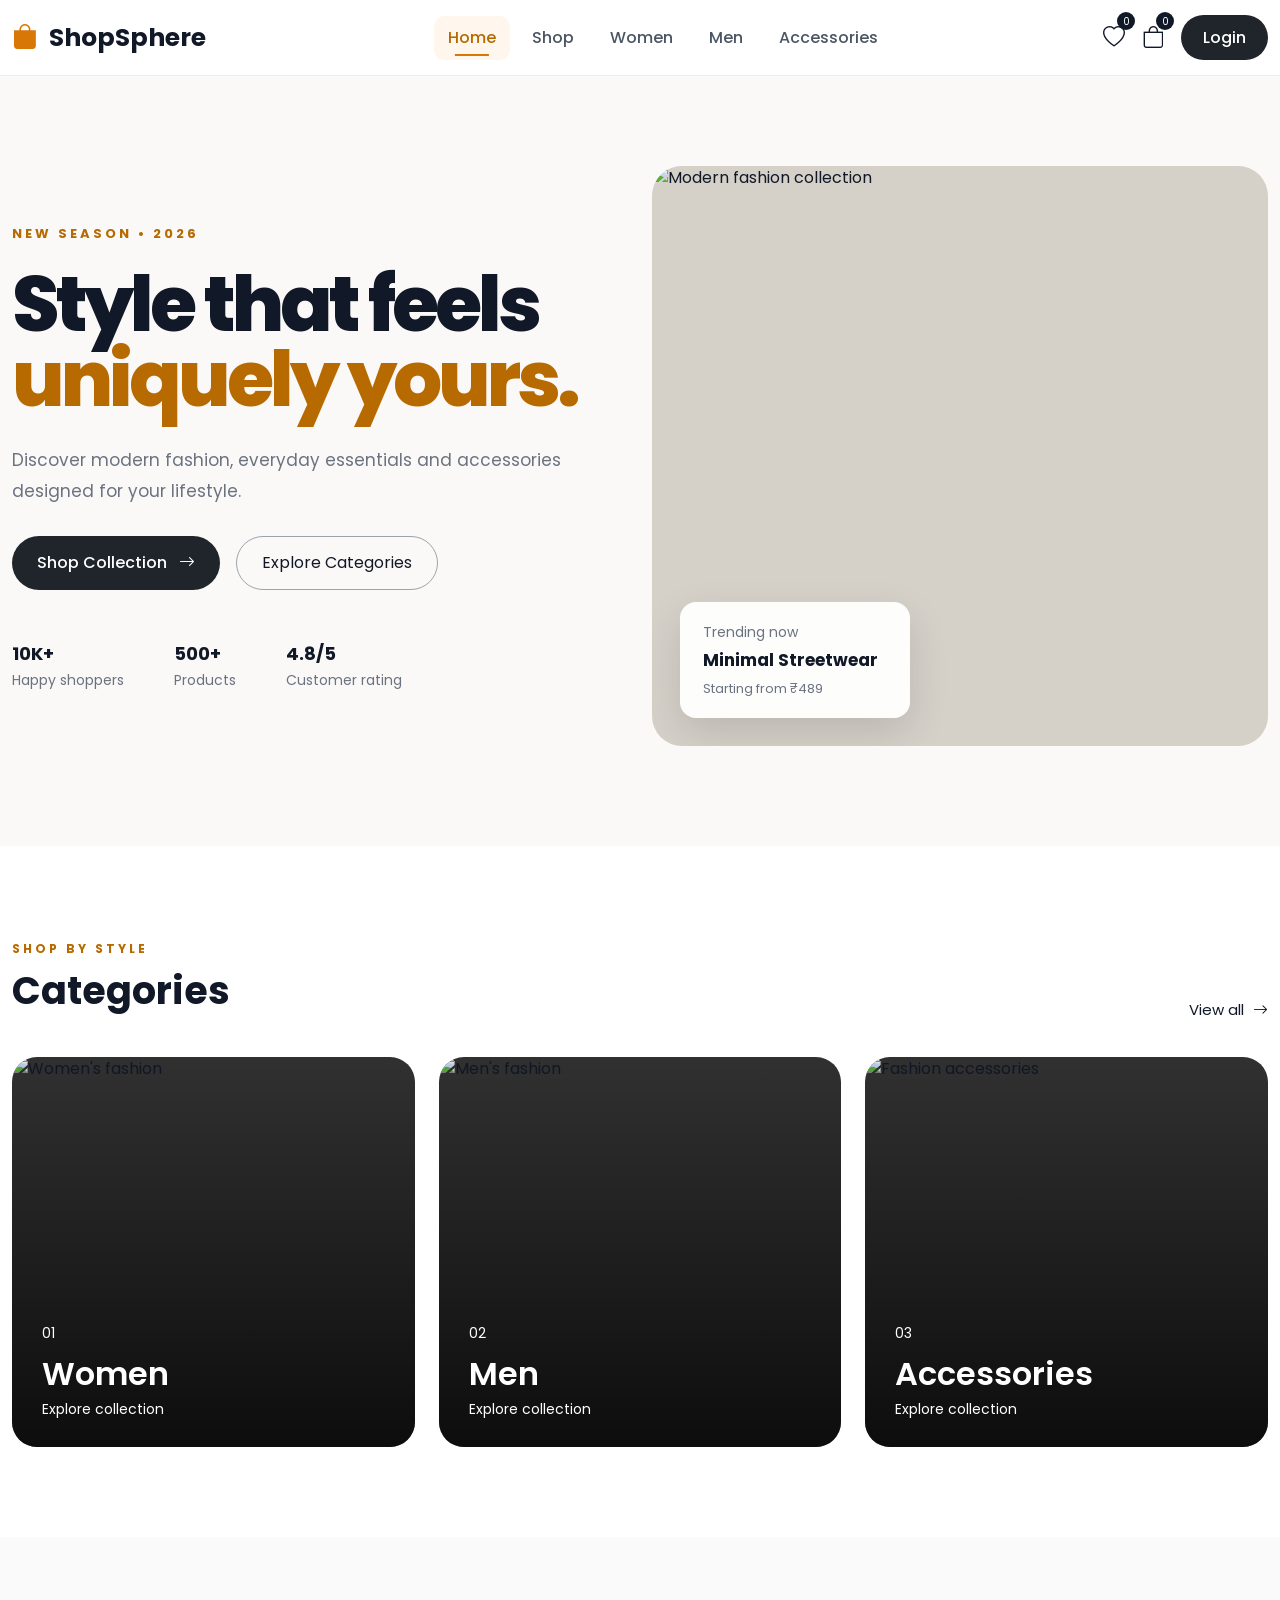
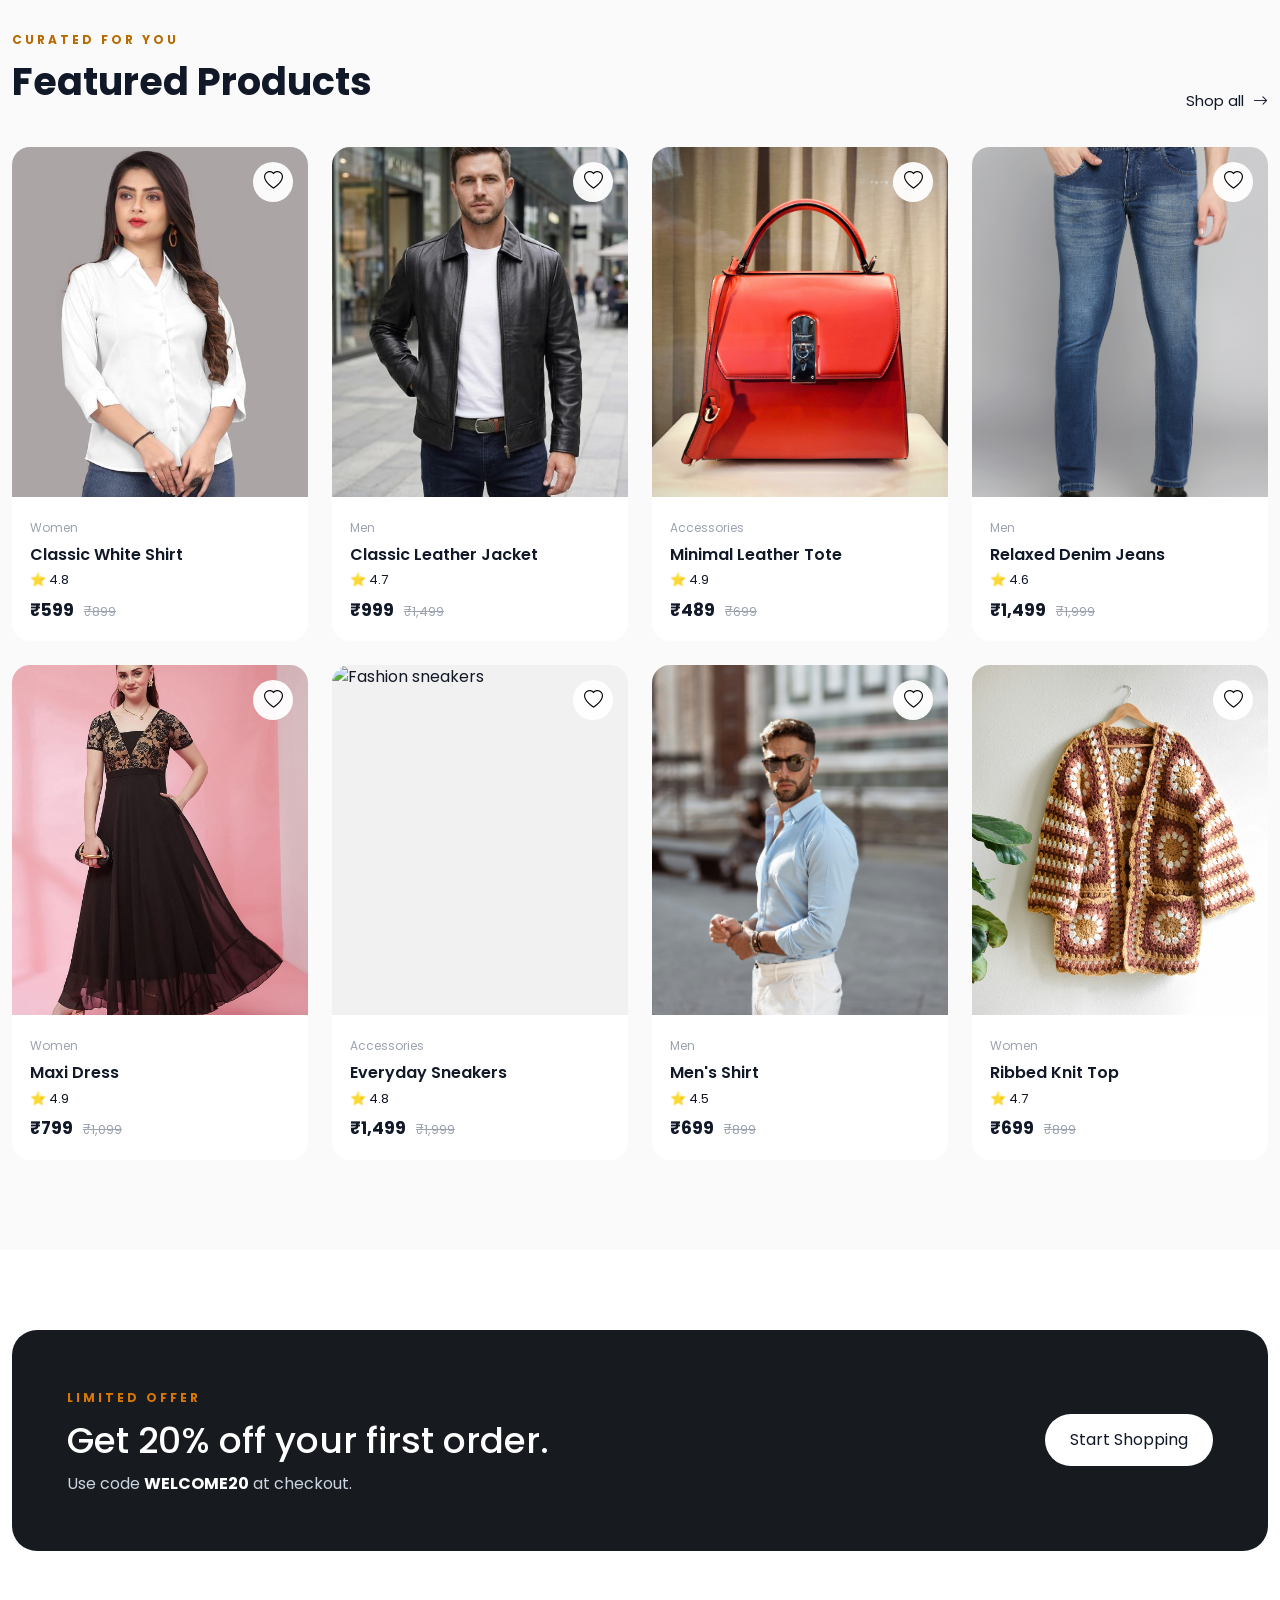
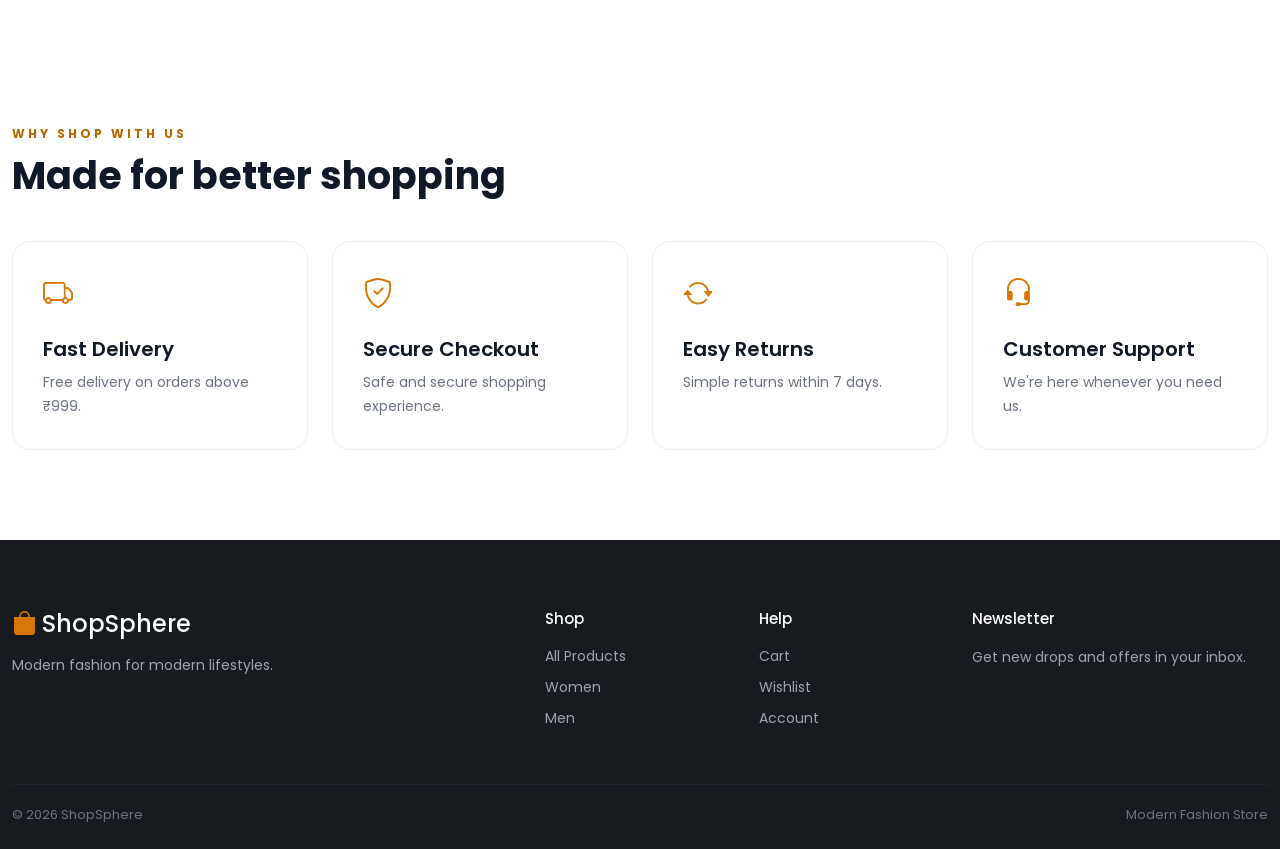
==== index.html @ bb0921b2 "Initial commit" ====
<!DOCTYPE html>
<html lang="en">
<head>
    <meta charset="UTF-8">
    <meta name="viewport" content="width=device-width, initial-scale=1.0">
    <title>ShopSphere | Modern Fashion Store</title>
    <!-- Bootstrap -->
    <link href="https://cdn.jsdelivr.net/npm/bootstrap@5.3.3/dist/css/bootstrap.min.css"rel="stylesheet">
    <!-- Bootstrap Icons -->
    <link href="https://cdn.jsdelivr.net/npm/bootstrap-icons@1.11.3/font/bootstrap-icons.css"rel="stylesheet">
    <!-- Google Font -->
    <link href="https://fonts.googleapis.com/css2?family=Poppins:wght@300;400;500;600;700;800&display=swap"rel="stylesheet">
    <link rel="stylesheet" href="style.css">
</head>
<body>
<!-- =====================================================
                        NAVBAR
===================================================== -->
<nav class="navbar navbar-expand-lg shop-navbar">
    <div class="container">
        <!-- LOGO -->
        <a class="navbar-brand" href="index.html">
            <i class="bi bi-bag-fill"></i>
            ShopSphere
        </a>
        <!-- MOBILE BUTTON -->
        <button class="navbar-toggler" type="button" data-bs-toggle="collapse" data-bs-target="#navbarMenu">
            <i class="bi bi-list"></i>
        </button>
        <div class="collapse navbar-collapse" id="navbarMenu">
            <!-- NAVIGATION -->
            <ul class="navbar-nav mx-auto">
                <li class="nav-item">
                    <a class="nav-link active" href="index.html">
                        Home
                    </a>
                </li>
                <li class="nav-item">
                    <a class="nav-link" href="products.html">
                        Shop
                    </a>
                </li>
                <li class="nav-item">
                    <a class="nav-link" href="products.html">
                        Women
                    </a>
                </li>
                <li class="nav-item">
                    <a class="nav-link" href="products.html">
                        Men
                    </a>
                </li>
                <li class="nav-item">
                    <a class="nav-link" href="products.html">
                        Accessories
                    </a>
                </li>
            </ul>
            <!-- RIGHT SIDE -->
            <div class="navbar-right">
    <!-- WISHLIST -->
                <a href="wishlist.html" class="nav-icon">
                    <i class="bi bi-heart"></i>
                    <span id="wishlistCount">0</span>
                </a>
    <!-- CART -->
                <a href="cart.html" class="nav-icon">
                    <i class="bi bi-bag"></i>
                    <span id="cartCount">0</span>
                </a>
    <!-- LOGIN / USER ACCOUNT -->
                <div class="user-menu-wrapper" id="userMenuWrapper">
        <!-- This will be changed by navbar/profile JS -->
                    <a href="login.html" class="login-btn" id="loginBtn">Login</a>
        <!-- LOGGED-IN USER BUTTON -->
                    <button type="button" class="user-menu-btn d-none" id="userMenuBtn">
                        <i class="bi bi-person-circle"></i>
                        <span id="navbarUserName">Account</span>
                        <i class="bi bi-chevron-down"></i>
                    </button>
        <!-- USER DROPDOWN -->
                    <div class="user-dropdown" id="userDropdown">
                        <div class="user-dropdown-header">
                            <i class="bi bi-person-circle"></i>
                        <div>
                        <strong id="dropdownUserName">Account</strong>
                    </div>
                </div>
                <hr>
                <a href="profile.html">
                    <i class="bi bi-person"></i>
                    My Profile
                </a>
                <a href="orders.html">
                    <i class="bi bi-box-seam"></i>
                    My Orders
                </a>
                <a href="wishlist.html">
                    <i class="bi bi-heart"></i>
                    Wishlist
                </a>
                <hr>
                <button type="button" class="logout-btn" id="navbarLogoutBtn">
                    <i class="bi bi-box-arrow-right"></i>
                    Logout
                </button>
            </div>
        </div>
    </div>
</nav>
<!-- =====================================================
                        HERO
===================================================== -->
<section class="hero">
    <div class="container">
        <div class="row align-items-center">
            <!-- LEFT -->
            <div class="col-lg-6">
                <div class="hero-content">
                    <span class="eyebrow">NEW SEASON • 2026</span>
                    <h1>Style that feels<span>uniquely yours.</span></h1>
                    <p>Discover modern fashion, everyday essentials and accessories designed for your lifestyle.</p>
                    <div class="hero-buttons">
                        <a href="products.html" class="btn-shop">
                            Shop Collection
                            <i class="bi bi-arrow-right"></i>
                        </a>
                        <a href="#categories" class="btn-explore">
                            Explore Categories
                        </a>
                    </div>
                    <div class="stats">
                        <div>
                            <strong>10K+</strong>
                            <small>Happy shoppers</small>
                        </div>
                        <div>
                            <strong>500+</strong>
                            <small>Products</small>
                        </div>
                        <div>
                            <strong>4.8/5</strong>
                            <small>Customer rating</small>
                        </div>
                    </div>
                </div>
            </div>
            <!-- RIGHT IMAGE -->
            <div class="col-lg-6">
                <div class="hero-image">
                    <!-- REAL IMAGE -->
                    <img
                        src="https://images.unsplash.com/photo-1483985988355-763728e1935b?auto=format&fit=crop&w=1000&q=85"
                        alt="Modern fashion collection">
                    <div class="hero-card">
                        <small>Trending now</small>
                        <strong>Minimal Streetwear</strong>
                        <span>Starting from ₹489</span>
                    </div>
                </div>
            </div>
        </div>
    </div>
</section>
<!-- =====================================================
                    CATEGORIES
===================================================== -->
<section class="categories" id="categories">
    <div class="container">
        <div class="section-heading">
            <div>
                <span>SHOP BY STYLE</span>
                <h2>Categories</h2>
            </div>
            <a href="products.html">
                View all
                <i class="bi bi-arrow-right"></i>
            </a>
        </div>
        <div class="row g-4">
            <!-- WOMEN -->
            <div class="col-md-4">
                <a href="products.html" class="category-card">
                    <img
                        src="https://images.unsplash.com/photo-1490481651871-ab68de25d43d?auto=format&fit=crop&w=900&q=85"
                        alt="Women's fashion">
                    <div class="category-overlay">
                        <small>01</small>
                        <h3>Women</h3>
                        <p>Explore collection</p>
                    </div>
                </a>
            </div>
            <!-- MEN -->
            <div class="col-md-4">
                <a href="products.html" class="category-card">
                    <img
                        src="https://images.unsplash.com/photo-1445205170230-053b83016050?auto=format&fit=crop&w=900&q=85"
                        alt="Men's fashion">
                    <div class="category-overlay">
                        <small>02</small>
                        <h3>Men</h3>
                        <p>Explore collection</p>
                    </div>
                </a>
            </div>
            <!-- ACCESSORIES -->
            <div class="col-md-4">
                <a href="products.html" class="category-card">
                    <img
                        src="https://images.unsplash.com/photo-1523170335258-f5ed11844a49?auto=format&fit=crop&w=900&q=85"
                        alt="Fashion accessories">
                    <div class="category-overlay">
                        <small>03</small>
                        <h3>Accessories</h3>
                        <p>Explore collection</p>
                    </div>
                </a>
            </div>
        </div>
    </div>
</section>
<!-- =====================================================
                FEATURED PRODUCTS
===================================================== -->
<section class="featured">
    <div class="container">
        <div class="section-heading">
            <div>
                <span>CURATED FOR YOU</span>
                <h2>Featured Products</h2>
            </div>
            <a href="products.html">
                Shop all
                <i class="bi bi-arrow-right"></i>
            </a>
        </div>
        <div class="row g-4">
            <!-- PRODUCT 1 -->
            <div class="col-sm-6 col-lg-3">
                <div class="product-card">
                    <div class="product-image">
                        <img
                            src="shirt.jpg"
                            alt="Classic white shirt">
                        <button class="wishlist">
                            <i class="bi bi-heart"></i>
                        </button>
                    </div>
                    <div class="product-info">
                        <small>Women</small>
                        <h5>Classic White Shirt</h5>
                        <div class="rating">
                            ⭐ 4.8
                        </div>
                        <strong>
                            ₹599
                            <del>
                                ₹899
                            </del>
                        </strong>
                    </div>
                </div>
            </div>
            <!-- PRODUCT 2 -->
            <div class="col-sm-6 col-lg-3">
                <div class="product-card">
                    <div class="product-image">
                        <img
                            src="jacket.jpg"
                            alt="Leather jacket">
                        <button class="wishlist">
                            <i class="bi bi-heart"></i>
                        </button>
                    </div>
                    <div class="product-info">
                        <small>
                            Men
                        </small>
                        <h5>
                            Classic Leather Jacket
                        </h5>
                        <div class="rating">
                            ⭐ 4.7
                        </div>
                        <strong>
                            ₹999
                            <del>
                                ₹1,499
                            </del>
                        </strong>
                    </div>
                </div>
            </div>
            <!-- PRODUCT 3 -->
            <div class="col-sm-6 col-lg-3">
                <div class="product-card">
                    <div class="product-image">
                        <img
                            src="Tote Bag.jpg"
                            alt="Women's handbag">
                        <button class="wishlist">
                            <i class="bi bi-heart"></i>
                        </button>
                    </div>
                    <div class="product-info">
                        <small>
                            Accessories
                        </small>
                        <h5>
                            Minimal Leather Tote
                        </h5>
                        <div class="rating">
                            ⭐ 4.9
                        </div>
                        <strong>
                            ₹489
                            <del>
                                ₹699
                            </del>
                        </strong>
                    </div>
                </div>
            </div>
            <!-- PRODUCT 4 -->
            <div class="col-sm-6 col-lg-3">
                <div class="product-card">
                    <div class="product-image">
                        <img
                            src="jeans.jpg"
                            alt="Denim jeans">
                        <button class="wishlist">
                            <i class="bi bi-heart"></i>
                        </button>
                    </div>
                    <div class="product-info">
                        <small>
                            Men
                        </small>
                        <h5>
                            Relaxed Denim Jeans
                        </h5>
                        <div class="rating">
                            ⭐ 4.6
                        </div>
                        <strong>
                            ₹1,499
                            <del>
                                ₹1,999
                            </del>
                        </strong>
                    </div>
                </div>
            </div>
            <!-- PRODUCT 5 -->
            <div class="col-sm-6 col-lg-3">
                <div class="product-card">
                    <div class="product-image">
                        <img
                            src="maxi.jpg"
                            alt="Fashion dress">
                        <button class="wishlist">
                            <i class="bi bi-heart"></i>
                        </button>
                    </div>
                    <div class="product-info">
                        <small>
                            Women
                        </small>
                        <h5>
                            Maxi Dress
                        </h5>
                        <div class="rating">
                            ⭐ 4.9
                        </div>
                        <strong>
                            ₹799
                            <del>
                                ₹1,099
                            </del>
                        </strong>
                    </div>
                </div>
            </div>
            <!-- PRODUCT 6 -->
            <div class="col-sm-6 col-lg-3">
                <div class="product-card">
                    <div class="product-image">
                        <img
                            src="sneakers.jpg"
                            alt="Fashion sneakers">
                        <button class="wishlist">
                            <i class="bi bi-heart"></i>
                        </button>
                    </div>
                    <div class="product-info">
                        <small>
                            Accessories
                        </small>
                        <h5>
                            Everyday Sneakers
                        </h5>
                        <div class="rating">
                            ⭐ 4.8
                        </div>
                        <strong>
                            ₹1,499
                            <del>
                                ₹1,999
                            </del>
                        </strong>
                    </div>
                </div>
            </div>
            <!-- PRODUCT 7 -->
            <div class="col-sm-6 col-lg-3">
                <div class="product-card">
                    <div class="product-image">
                        <img
                            src="men shirt.jpg"
                            alt="Fashion shirt">
                        <button class="wishlist">
                            <i class="bi bi-heart"></i>
                        </button>
                    </div>
                    <div class="product-info">
                        <small>
                            Men
                        </small>
                        <h5>
                            Men's Shirt
                        </h5>
                        <div class="rating">
                            ⭐ 4.5
                        </div>
                        <strong>
                            ₹699
                            <del>
                                ₹899
                            </del>
                        </strong>
                    </div>
                </div>
            </div>
            <!-- PRODUCT 8 -->
            <div class="col-sm-6 col-lg-3">
                <div class="product-card">
                    <div class="product-image">
                        <img
                            src="knit.jpg"
                            alt="Fashion knitwear">
                        <button class="wishlist">
                            <i class="bi bi-heart"></i>
                        </button>
                    </div>
                    <div class="product-info">
                        <small>
                            Women
                        </small>
                        <h5>
                            Ribbed Knit Top
                        </h5>
                        <div class="rating">
                            ⭐ 4.7
                        </div>
                        <strong>
                            ₹699
                            <del>
                                ₹899
                            </del>
                        </strong>
                    </div>
                </div>
            </div>
        </div>
    </div>
</section>
<!-- =====================================================
                        OFFER
===================================================== -->
<section class="offer">
    <div class="container">
        <div class="offer-box">
            <div>
                <span>
                    LIMITED OFFER
                </span>
                <h2>
                    Get 20% off your first order.
                </h2>
                <p>
                    Use code
                    <b>WELCOME20</b>
                    at checkout.
                </p>
            </div>
            <a
                href="products.html"
                class="offer-button">
                Start Shopping

            </a>

        </div>

    </div>

</section>



<!-- =====================================================
                    SERVICES
===================================================== -->

<section class="services">

    <div class="container">


        <div class="section-heading">

            <div>

                <span>
                    WHY SHOP WITH US
                </span>

                <h2>
                    Made for better shopping
                </h2>

            </div>

        </div>



        <div class="row g-4">


            <!-- FAST DELIVERY -->

            <div class="col-md-6 col-lg-3">

                <div class="service-card">

                    <i class="bi bi-truck"></i>

                    <h5>
                        Fast Delivery
                    </h5>

                    <p>
                        Free delivery on orders
                        above ₹999.
                    </p>

                </div>

            </div>



            <!-- SECURE CHECKOUT -->

            <div class="col-md-6 col-lg-3">

                <div class="service-card">

                    <i class="bi bi-shield-check"></i>

                    <h5>
                        Secure Checkout
                    </h5>

                    <p>
                        Safe and secure shopping
                        experience.
                    </p>

                </div>

            </div>



            <!-- EASY RETURNS -->

            <div class="col-md-6 col-lg-3">

                <div class="service-card">

                    <i class="bi bi-arrow-repeat"></i>

                    <h5>
                        Easy Returns
                    </h5>

                    <p>
                        Simple returns within
                        7 days.
                    </p>

                </div>

            </div>



            <!-- CUSTOMER SUPPORT -->

            <div class="col-md-6 col-lg-3">

                <div class="service-card">

                    <i class="bi bi-headset"></i>

                    <h5>
                        Customer Support
                    </h5>

                    <p>
                        We're here whenever
                        you need us.
                    </p>

                </div>

            </div>

        </div>

    </div>

</section>



<!-- =====================================================
                        FOOTER
===================================================== -->

<footer>

    <div class="container">

        <div class="row g-4">

            <div class="col-lg-5">

                <h4>
                    <i class="bi bi-bag-fill"></i>
                    ShopSphere
                </h4>

                <p>
                    Modern fashion for modern lifestyles.
                </p>

            </div>


            <div class="col-6 col-lg-2">

                <h6>
                    Shop
                </h6>

                <a href="products.html">
                    All Products
                </a>

                <a href="products.html">
                    Women
                </a>

                <a href="products.html">
                    Men
                </a>

            </div>


            <div class="col-6 col-lg-2">

                <h6>
                    Help
                </h6>

                <a href="cart.html">
                    Cart
                </a>

                <a href="wishlist.html">
                    Wishlist
                </a>

                <a href="login.html">
                    Account
                </a>

            </div>


            <div class="col-lg-3">

                <h6>
                    Newsletter
                </h6>

                <p>
                    Get new drops and offers
                    in your inbox.
                </p>

            </div>

        </div>


        <hr>


        <div class="footer-bottom">

            <span>
                © 2026 ShopSphere
            </span>

            <span>
                Modern Fashion Store
            </span>

        </div>

    </div>

</footer>



<script
    src="https://cdn.jsdelivr.net/npm/bootstrap@5.3.3/dist/js/bootstrap.bundle.min.js">
</script>
<script src="auth.js"></script>
</body>

</html>
---- style.css ----
/* =====================================================
                    SHOPSPHERE
                    GLOBAL
===================================================== */

* {
    margin: 0;
    padding: 0;
    box-sizing: border-box;
}

html {
    scroll-behavior: smooth;
}

body {
    font-family: "Poppins", sans-serif;
    background: #ffffff;
    color: #111827;
}

a {
    text-decoration: none;
    color: inherit;
}

img {
    width: 100%;
    display: block;
}

button {
    font-family: inherit;
}

.container {
    max-width: 1320px;
}


/* =====================================================
                    NAVBAR
===================================================== */

.shop-navbar {
    height: 76px;
    background: rgba(255, 255, 255, 0.96);
    border-bottom: 1px solid #eeeeee;

    position: sticky;
    top: 0;
    z-index: 1000;

    backdrop-filter: blur(12px);
}


/* =====================================================
                    LOGO
===================================================== */

.navbar-brand {
    font-size: 25px;
    font-weight: 700;
    color: #111827;

    transition: 0.3s ease;
}

.navbar-brand i {
    color: #d97706;
    margin-right: 7px;
}

.navbar-brand:hover {
    transform: translateY(-2px);
}


/* =====================================================
                    NAV LINKS
===================================================== */

.navbar-nav {
    gap: 8px;
}

.nav-link {
    color: #4b5563 !important;

    font-size: 16px;
    font-weight: 500;

    padding: 10px 14px !important;

    border-radius: 10px;

    position: relative;

    transition:
        color 0.3s ease,
        background 0.3s ease,
        transform 0.3s ease;
}


/* HOVER */

.nav-link:hover {
    color: #b66a00 !important;
    background: #fff7ed;

    transform: translateY(-3px);
}


/* ACTIVE */

.nav-link.active {
    color: #b66a00 !important;
    background: #fff7ed;
}


/* UNDERLINE */

.nav-link::after {
    content: "";

    position: absolute;

    left: 50%;
    bottom: 4px;

    width: 0;
    height: 2px;

    background: #d97706;

    transform: translateX(-50%);

    transition: width 0.3s ease;
}

.nav-link:hover::after,
.nav-link.active::after {
    width: 45%;
}


/* =====================================================
                    NAVBAR RIGHT
===================================================== */

.navbar-right {
    display: flex;

    align-items: center;

    gap: 17px;
}


/* =====================================================
                    NAV ICONS
===================================================== */

.nav-icon {
    position: relative;

    color: #111827;

    font-size: 22px;

    transition: 0.3s ease;
}

.nav-icon:hover {
    color: #d97706;

    transform: translateY(-3px);
}

.nav-icon span {
    position: absolute;

    top: -9px;
    right: -10px;

    width: 18px;
    height: 18px;

    border-radius: 50%;

    background: #111827;
    color: white;

    font-size: 10px;

    display: flex;

    align-items: center;
    justify-content: center;
}


/* =====================================================
                    LOGIN BUTTON
===================================================== */

.login-btn {
    background: #20252b;

    color: white;

    padding: 11px 22px;

    border-radius: 30px;

    font-weight: 500;

    transition: 0.3s ease;
}

.login-btn:hover {
    background: #d97706;

    color: white;

    transform: translateY(-3px);
}


/* =====================================================
                    MOBILE NAVBAR
===================================================== */

.navbar-toggler {
    border: none;

    font-size: 26px;
}

.navbar-toggler:focus {
    box-shadow: none;
}


/* =====================================================
                    HERO
===================================================== */

.hero {
    padding: 90px 0 100px;

    background: #faf9f7;
}

.hero-content {
    padding-right: 40px;
}

.eyebrow {
    color: #b66a00;

    font-size: 13px;

    font-weight: 700;

    letter-spacing: 3px;
}

.hero h1 {
    margin-top: 22px;

    font-size: clamp(48px, 6vw, 78px);

    line-height: 0.98;

    font-weight: 800;

    letter-spacing: -4px;

    color: #111827;
}

.hero h1 span {
    display: block;

    color: #b66a00;
}

.hero p {
    margin-top: 28px;

    max-width: 650px;

    font-size: 17px;

    line-height: 1.8;

    color: #6b7280;
}


/* =====================================================
                    HERO BUTTONS
===================================================== */

.hero-buttons {
    display: flex;

    gap: 16px;

    margin-top: 30px;

    flex-wrap: wrap;
}

.btn-shop {
    display: inline-flex;

    align-items: center;

    gap: 12px;

    padding: 15px 25px;

    background: #20252b;

    color: white;

    border-radius: 30px;

    font-size: 16px;

    font-weight: 500;

    transition: 0.3s ease;
}

.btn-shop:hover {
    background: #d97706;

    color: white;

    transform: translateY(-5px);
}

.btn-shop i {
    transition: 0.3s ease;
}

.btn-shop:hover i {
    transform: translateX(5px);
}


.btn-explore {
    display: inline-flex;

    align-items: center;

    padding: 14px 25px;

    border: 1px solid #9ca3af;

    border-radius: 30px;

    transition: 0.3s ease;
}

.btn-explore:hover {
    background: #111827;

    color: white;

    border-color: #111827;

    transform: translateY(-5px);
}


/* =====================================================
                    HERO STATS
===================================================== */

.stats {
    display: flex;

    gap: 50px;

    margin-top: 50px;
}

.stats div {
    display: flex;

    flex-direction: column;
}

.stats strong {
    font-size: 18px;

    color: #111827;
}

.stats small {
    color: #6b7280;

    margin-top: 3px;
}


/* =====================================================
                    HERO IMAGE
===================================================== */

.hero-image {
    height: 580px;

    border-radius: 30px;

    overflow: hidden;

    position: relative;

    background: #d5d0c8;
}

.hero-image > img {
    height: 100%;

    object-fit: cover;

    transition: transform 0.7s ease;
}

.hero-image:hover > img {
    transform: scale(1.04);
}


/* =====================================================
                    HERO FLOATING CARD
===================================================== */

.hero-card {
    position: absolute;

    left: 28px;
    bottom: 28px;

    background: rgba(255, 255, 255, 0.95);

    padding: 20px 23px;

    border-radius: 16px;

    min-width: 230px;

    box-shadow:
        0 15px 40px rgba(0, 0, 0, 0.12);
}

.hero-card small {
    display: block;

    color: #6b7280;

    margin-bottom: 5px;
}

.hero-card strong {
    display: block;

    font-size: 17px;
}

.hero-card span {
    display: block;

    margin-top: 5px;

    color: #6b7280;

    font-size: 13px;
}


/* =====================================================
                    COMMON SECTIONS
===================================================== */

.categories,
.featured,
.services {
    padding: 90px 0;
}

.section-heading {
    display: flex;

    justify-content: space-between;

    align-items: end;

    margin-bottom: 35px;
}

.section-heading span {
    color: #b66a00;

    font-size: 12px;

    font-weight: 700;

    letter-spacing: 3px;
}

.section-heading h2 {
    margin-top: 8px;

    font-size: 38px;

    font-weight: 700;

    color: #111827;
}

.section-heading > a {
    font-size: 15px;

    transition: 0.3s ease;
}

.section-heading > a:hover {
    color: #b66a00;

    transform: translateX(5px);
}

.section-heading > a i {
    margin-left: 5px;
}


/* =====================================================
                    CATEGORY CARDS
===================================================== */

.category-card {
    height: 390px;

    position: relative;

    display: block;

    overflow: hidden;

    border-radius: 25px;

    background: #333;
}

.category-card img {
    height: 100%;

    object-fit: cover;

    transition:
        transform 0.6s ease,
        filter 0.6s ease;
}

.category-card::after {
    content: "";

    position: absolute;

    inset: 0;

    background:
        linear-gradient(
            to top,
            rgba(0, 0, 0, 0.75),
            rgba(0, 0, 0, 0.05)
        );
}

.category-card:hover img {
    transform: scale(1.08);

    filter: brightness(0.85);
}

.category-overlay {
    position: absolute;

    left: 30px;
    bottom: 27px;

    z-index: 2;

    color: white;
}

.category-overlay small {
    font-size: 14px;
}

.category-overlay h3 {
    font-size: 32px;

    margin: 10px 0 5px;

    font-weight: 600;
}

.category-overlay p {
    margin: 0;

    font-size: 14px;
}


/* =====================================================
                    FEATURED PRODUCTS
===================================================== */

.featured {
    background: #fafafa;
}

.product-card {
    background: white;

    border-radius: 18px;

    overflow: hidden;

    cursor: pointer;

    transition:
        transform 0.35s ease,
        box-shadow 0.35s ease;
}

.product-card:hover {
    transform: translateY(-8px);

    box-shadow:
        0 18px 45px rgba(0, 0, 0, 0.10);
}


/* PRODUCT IMAGE */

.product-image {
    height: 350px;

    position: relative;

    overflow: hidden;

    background: #f1f1f1;
}

.product-image img {
    height: 100%;

    object-fit: cover;

    transition: transform 0.5s ease;
}

.product-card:hover .product-image img {
    transform: scale(1.06);
}


/* =====================================================
                    WISHLIST
===================================================== */

.wishlist {
    position: absolute;

    right: 15px;
    top: 15px;

    width: 40px;
    height: 40px;

    border: none;

    border-radius: 50%;

    background: rgba(255, 255, 255, 0.95);

    display: flex;

    align-items: center;
    justify-content: center;

    font-size: 19px;

    transition: 0.3s ease;
}

.wishlist:hover {
    background: #d97706;

    color: white;

    transform: scale(1.1);
}


/* =====================================================
                    PRODUCT INFO
===================================================== */

.product-info {
    padding: 18px;
}

.product-info small {
    color: #9ca3af;

    font-size: 12px;
}

.product-info h5 {
    margin: 6px 0;

    font-size: 16px;

    font-weight: 600;

    color: #111827;
}

.rating {
    font-size: 13px;

    margin-bottom: 8px;
}

.product-info strong {
    font-size: 17px;
}

.product-info del {
    color: #9ca3af;

    font-size: 13px;

    margin-left: 6px;

    font-weight: 400;
}


/* =====================================================
                    OFFER
===================================================== */

.offer {
    padding: 80px 0;
}

.offer-box {
    background: #171b20;

    border-radius: 25px;

    padding: 55px;

    color: white;

    display: flex;

    align-items: center;

    justify-content: space-between;

    gap: 30px;
}

.offer-box span {
    color: #d97706;

    font-size: 12px;

    font-weight: 700;

    letter-spacing: 3px;
}

.offer-box h2 {
    font-size: 36px;

    margin: 10px 0;
}

.offer-box p {
    margin: 0;

    color: #cbd5e1;
}

.offer-box b {
    color: white;
}

.offer-button {
    background: white;

    color: #111827;

    padding: 14px 25px;

    border-radius: 30px;

    white-space: nowrap;

    transition: 0.3s ease;
}

.offer-button:hover {
    background: #d97706;

    color: white;

    transform: translateY(-5px);
}


/* =====================================================
                    SERVICES
===================================================== */

.service-card {
    height: 100%;

    padding: 30px;

    background: white;

    border: 1px solid #eeeeee;

    border-radius: 18px;

    transition:
        transform 0.35s ease,
        box-shadow 0.35s ease,
        border-color 0.35s ease;
}

.service-card:hover {
    transform: translateY(-10px);

    box-shadow:
        0 18px 40px rgba(0, 0, 0, 0.10);

    border-color: #e5c18c;
}

.service-card i {
    font-size: 30px;

    color: #d97706;

    display: inline-block;

    margin-bottom: 20px;

    transition: transform 0.35s ease;
}

.service-card:hover i {
    transform: translateY(-4px);
}

.service-card h5 {
    font-weight: 600;

    margin-bottom: 10px;
}

.service-card p {
    color: #6b7280;

    font-size: 14px;

    line-height: 1.7;

    margin: 0;
}


/* =====================================================
                    FOOTER
===================================================== */

footer {
    background: #171b20;

    color: white;

    padding: 70px 0 25px;
}

footer h4 {
    font-size: 24px;

    margin-bottom: 15px;
}

footer h4 i {
    color: #d97706;
}

footer p {
    color: #9ca3af;

    font-size: 14px;

    line-height: 1.7;
}

footer h6 {
    margin-bottom: 18px;

    font-size: 15px;
}

footer a {
    display: block;

    color: #9ca3af;

    font-size: 14px;

    margin-bottom: 10px;

    transition: 0.3s ease;
}

footer a:hover {
    color: #d97706;

    transform: translateX(4px);
}

footer hr {
    margin: 45px 0 20px;

    border-color: #374151;
}

.footer-bottom {
    display: flex;

    justify-content: space-between;

    color: #6b7280;

    font-size: 13px;
}


/* =====================================================
                LOGGED-IN USER NAVBAR
===================================================== */

.user-menu-wrapper {
    position: relative;
}


.user-dropdown {
    position: absolute;

    top: calc(100% + 12px);
    right: 0;

    width: 280px;

    background: #ffffff;

    border: 1px solid #e5e7eb;

    border-radius: 14px;

    padding: 16px;

    box-shadow:
        0 15px 40px rgba(0, 0, 0, 0.12);

    z-index: 9999;

    /* IMPORTANT:
       Hidden by default
    */

    display: none;
}


/* SHOW ONLY WHEN CLICKED */

.user-dropdown.show {
    display: block;
}


/* USER HEADER */

.user-dropdown-header {
    display: flex;

    align-items: center;

    gap: 12px;

    padding: 4px 2px 12px;
}


.user-dropdown-header > i {
    font-size: 38px;

    color: #c77700;
}


.user-dropdown-header strong {
    display: block;

    font-size: 15px;

    color: #111827;
}


/* HORIZONTAL LINE */

.user-dropdown hr {
    margin: 10px 0;

    border: 0;

    border-top: 1px solid #e5e7eb;

    opacity: 1;
}


/* DROPDOWN LINKS */

.user-dropdown a {
    display: flex;

    align-items: center;

    gap: 12px;

    width: 100%;

    padding: 10px 8px;

    border-radius: 8px;

    text-decoration: none;

    color: #374151;

    font-size: 14px;

    transition: 0.2s ease;
}


.user-dropdown a:hover {
    background: #f8f3eb;

    color: #c77700;
}


.user-dropdown a i {
    font-size: 17px;
}


/* LOGOUT */

.user-dropdown .logout-btn {
    display: flex;

    align-items: center;

    gap: 12px;

    width: 100%;

    padding: 10px 8px;

    border: none;

    background: transparent;

    border-radius: 8px;

    color: #dc2626;

    font-family: inherit;

    font-size: 14px;

    cursor: pointer;

    text-align: left;

    transition: 0.2s ease;
}


.user-dropdown .logout-btn:hover {
    background: #fef2f2;
}


/* USER BUTTON */

.user-menu-btn {
    display: flex;

    align-items: center;

    gap: 8px;

    border: none;

    background: #20242b;

    color: #ffffff;

    padding: 11px 18px;

    border-radius: 30px;

    font-family: inherit;

    font-size: 14px;

    font-weight: 600;

    cursor: pointer;

    transition: 0.2s ease;
}


.user-menu-btn:hover {
    transform: translateY(-1px);

    background: #2b3038;
}


.user-menu-btn .bi-chevron-down {
    font-size: 12px;

    transition: transform 0.2s ease;
}


/* ROTATE ARROW WHEN OPEN */

.user-menu-btn.active .bi-chevron-down {
    transform: rotate(180deg);
}

/* =====================================================
                    RESPONSIVE
===================================================== */

@media (max-width: 991px) {

    .shop-navbar {
        height: auto;

        padding: 12px 0;
    }

    .navbar-nav {
        margin-top: 20px;

        gap: 3px;
    }

    .navbar-right {
        margin-top: 15px;

        padding-bottom: 10px;
    }

    .hero {
        padding: 65px 0;
    }

    .hero-content {
        padding-right: 0;

        margin-bottom: 45px;
    }

    .hero-image {
        height: 520px;
    }

    .section-heading h2 {
        font-size: 32px;
    }


    /* USER DROPDOWN MOBILE */

    .user-dropdown {
        position: static;

        width: 100%;

        margin-top: 10px;

        box-shadow: none;
    }
}


/* =====================================================
                    TABLET
===================================================== */

@media (max-width: 767px) {

    .hero h1 {
        font-size: 48px;

        letter-spacing: -2px;
    }

    .hero p {
        font-size: 15px;
    }

    .stats {
        gap: 25px;

        flex-wrap: wrap;
    }

    .hero-image {
        height: 450px;

        border-radius: 20px;
    }

    .categories,
    .featured,
    .services {
        padding: 65px 0;
    }

    .section-heading {
        align-items: start;

        flex-direction: column;

        gap: 10px;
    }

    .section-heading h2 {
        font-size: 29px;
    }

    .category-card {
        height: 350px;
    }

    .product-image {
        height: 400px;
    }

    .offer-box {
        padding: 35px 25px;

        flex-direction: column;

        align-items: flex-start;
    }

    .offer-box h2 {
        font-size: 28px;
    }

    .footer-bottom {
        flex-direction: column;

        gap: 8px;
    }
}


/* =====================================================
                    MOBILE
===================================================== */

@media (max-width: 480px) {

    .hero {
        padding: 50px 0;
    }

    .hero h1 {
        font-size: 42px;
    }

    .hero-buttons {
        flex-direction: column;
    }

    .btn-shop,
    .btn-explore {
        justify-content: center;

        width: 100%;
    }

    .stats {
        justify-content: space-between;

        gap: 10px;
    }

    .stats strong {
        font-size: 16px;
    }

    .stats small {
        font-size: 11px;
    }

    .hero-image {
        height: 400px;
    }

    .hero-card {
        left: 15px;

        bottom: 15px;

        right: 15px;

        min-width: auto;
    }

    .category-card {
        height: 330px;
    }

    .product-image {
        height: 360px;
    }

    .offer-box {
        border-radius: 18px;
    }
}
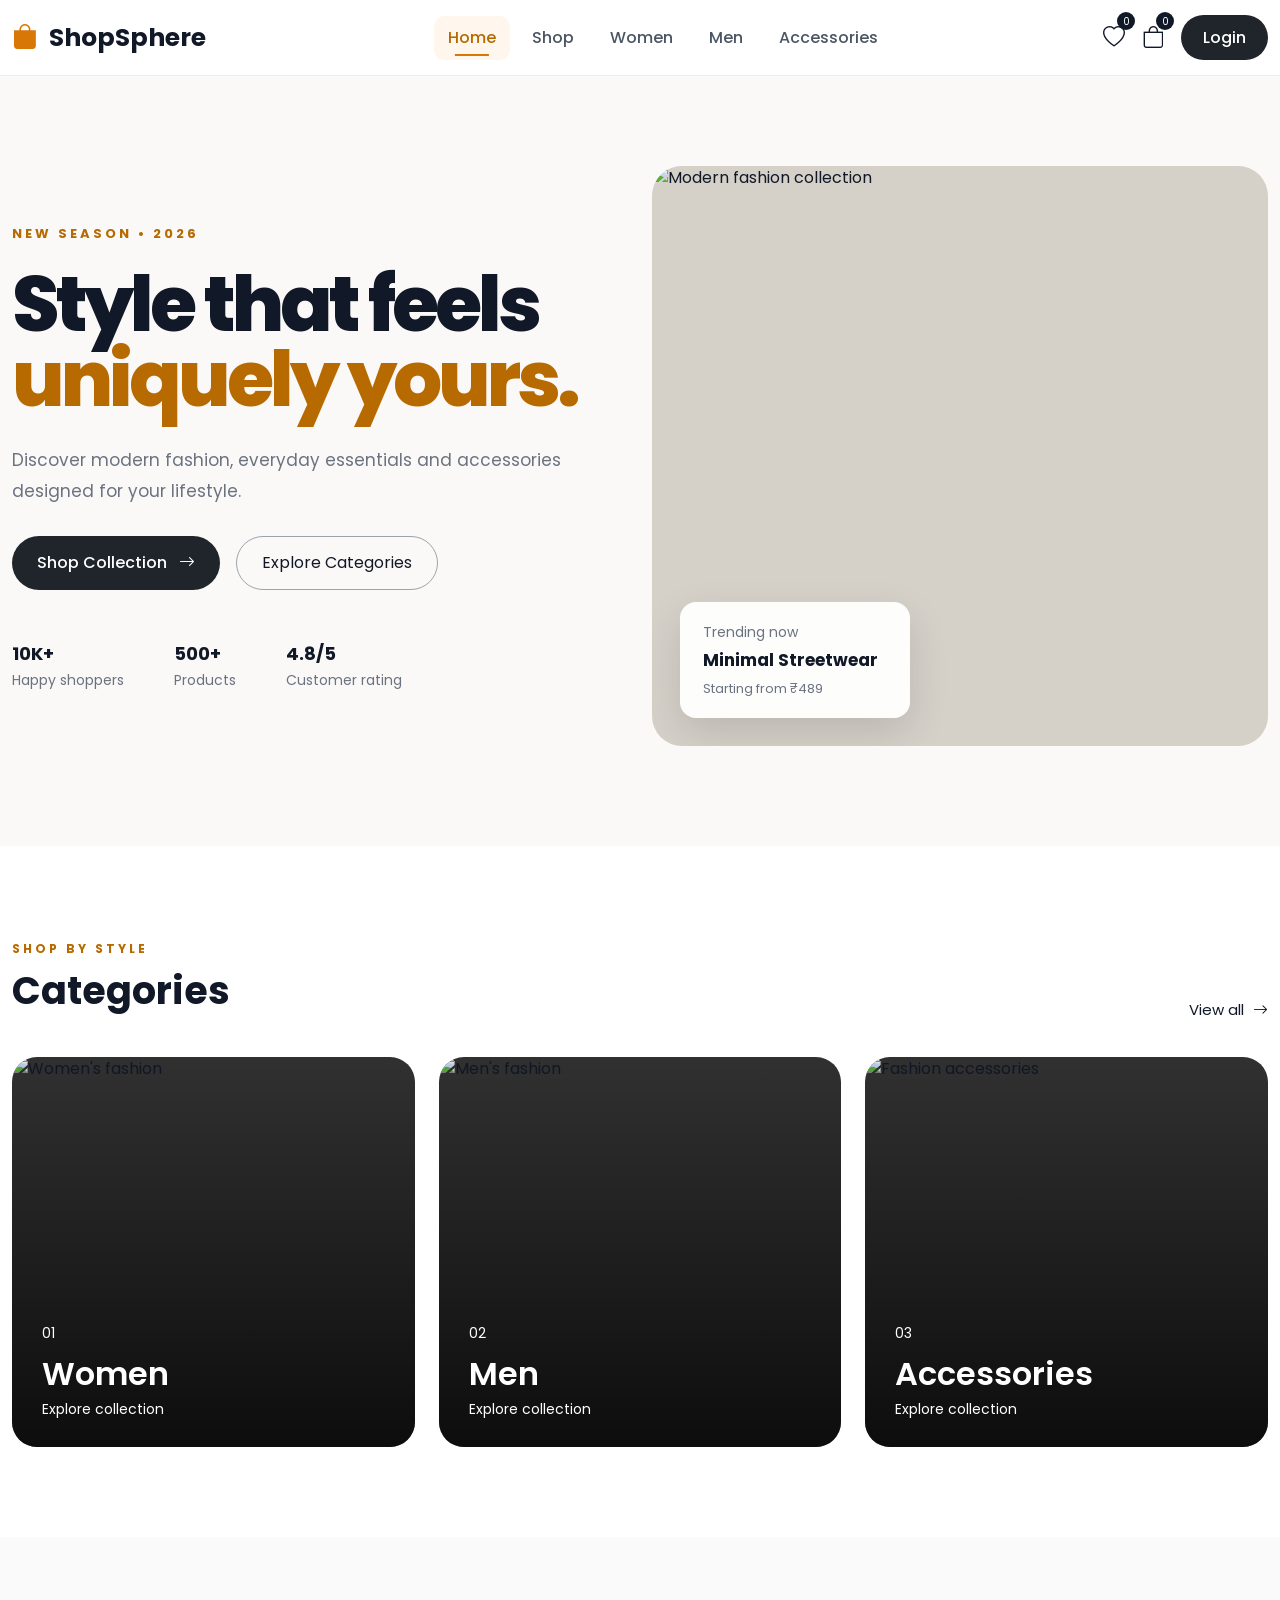
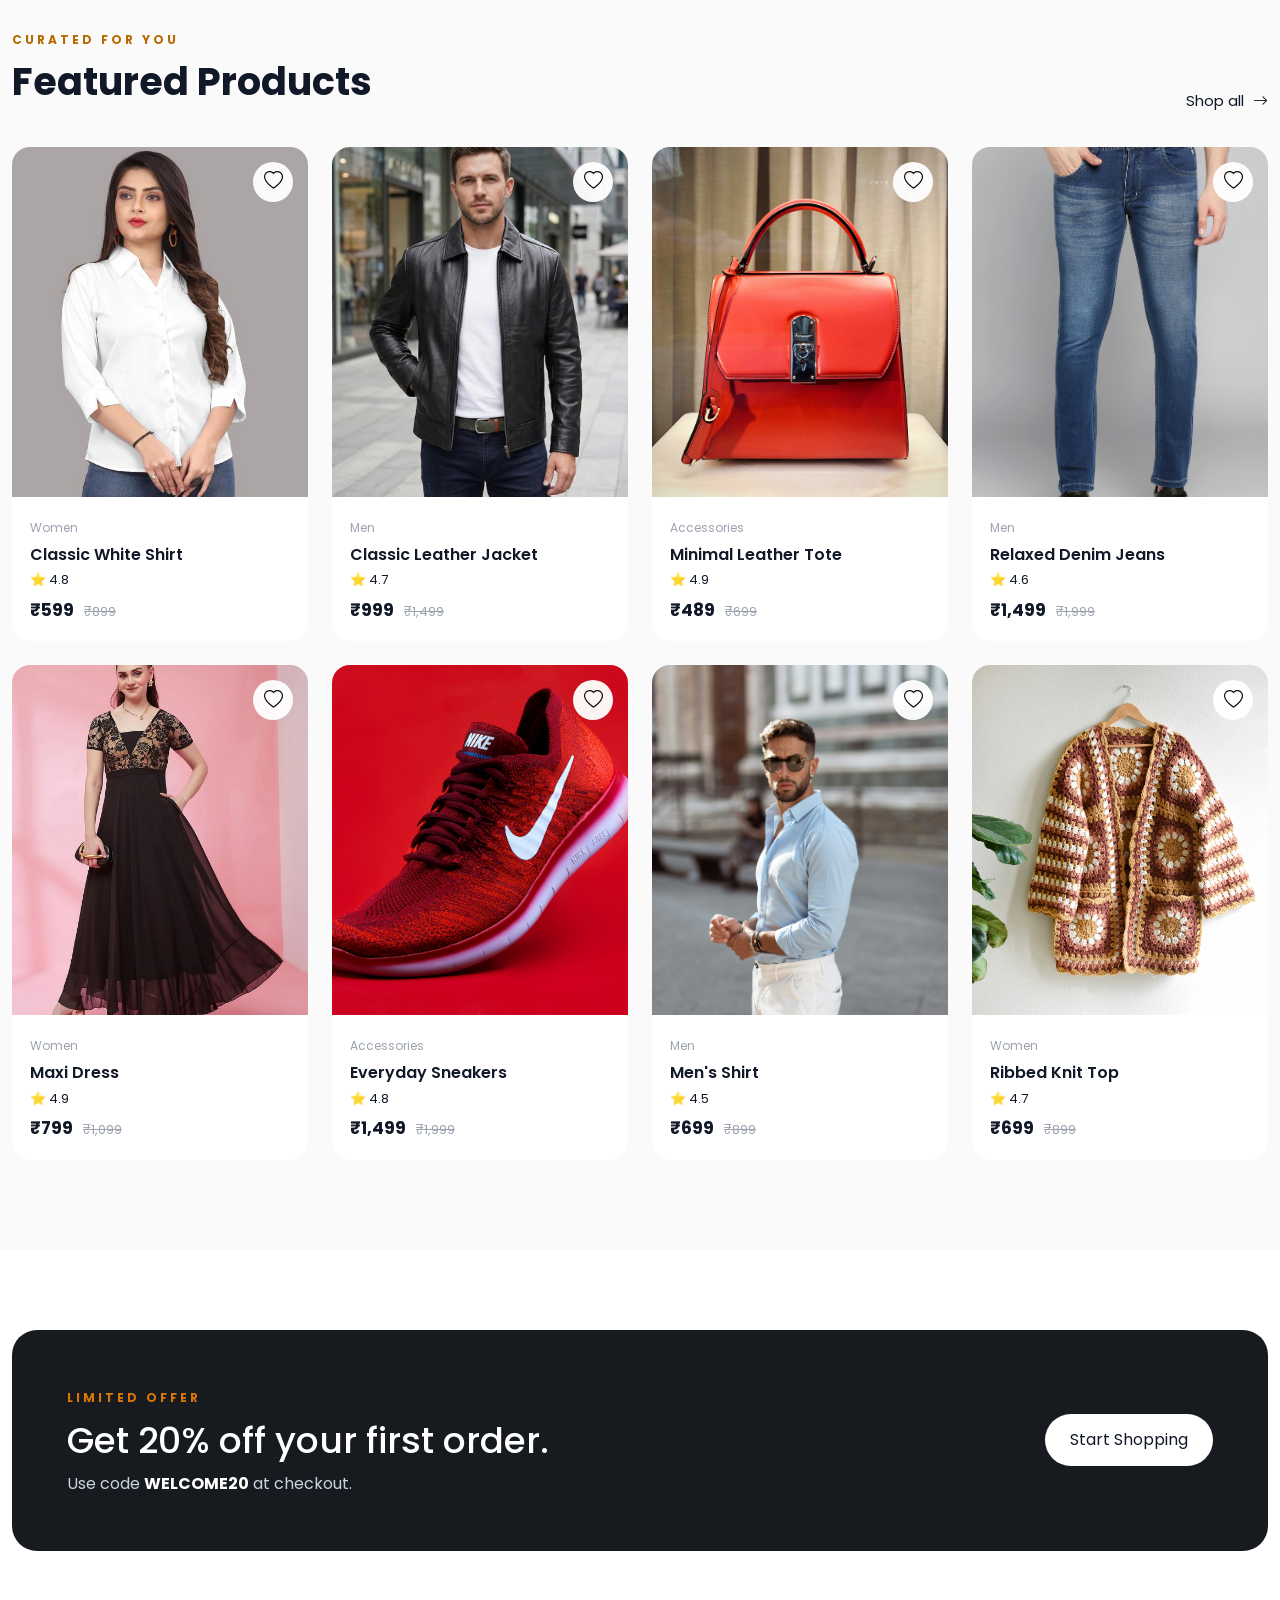
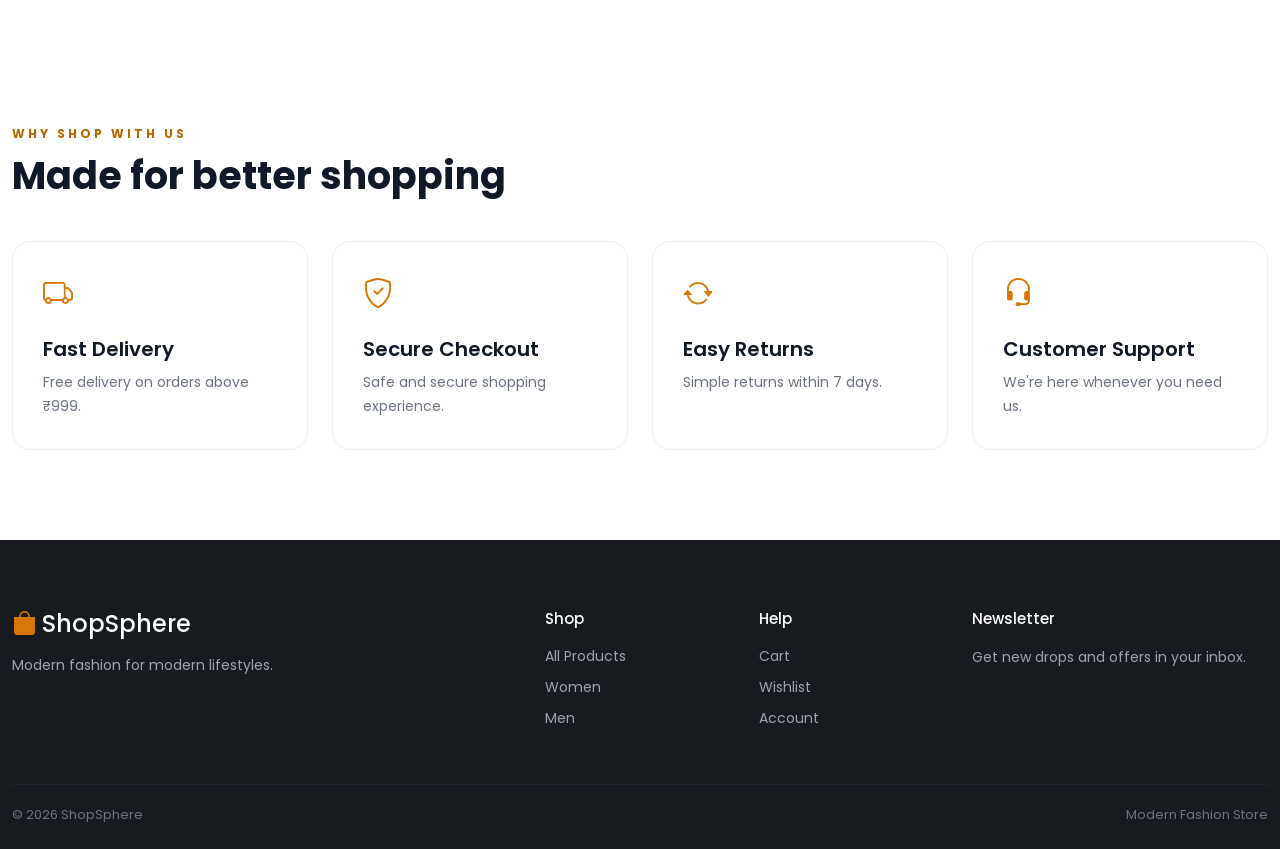
==== commit ae2df170: "Fix product image paths" ====
--- a/index.html
+++ b/index.html
@@ -387,7 +387,7 @@
                 <div class="product-card">
                     <div class="product-image">
                         <img
-                            src="sneakers.jpg"
+                            src="Sneakers.jpg"
                             alt="Fashion sneakers">
                         <button class="wishlist">
                             <i class="bi bi-heart"></i>
